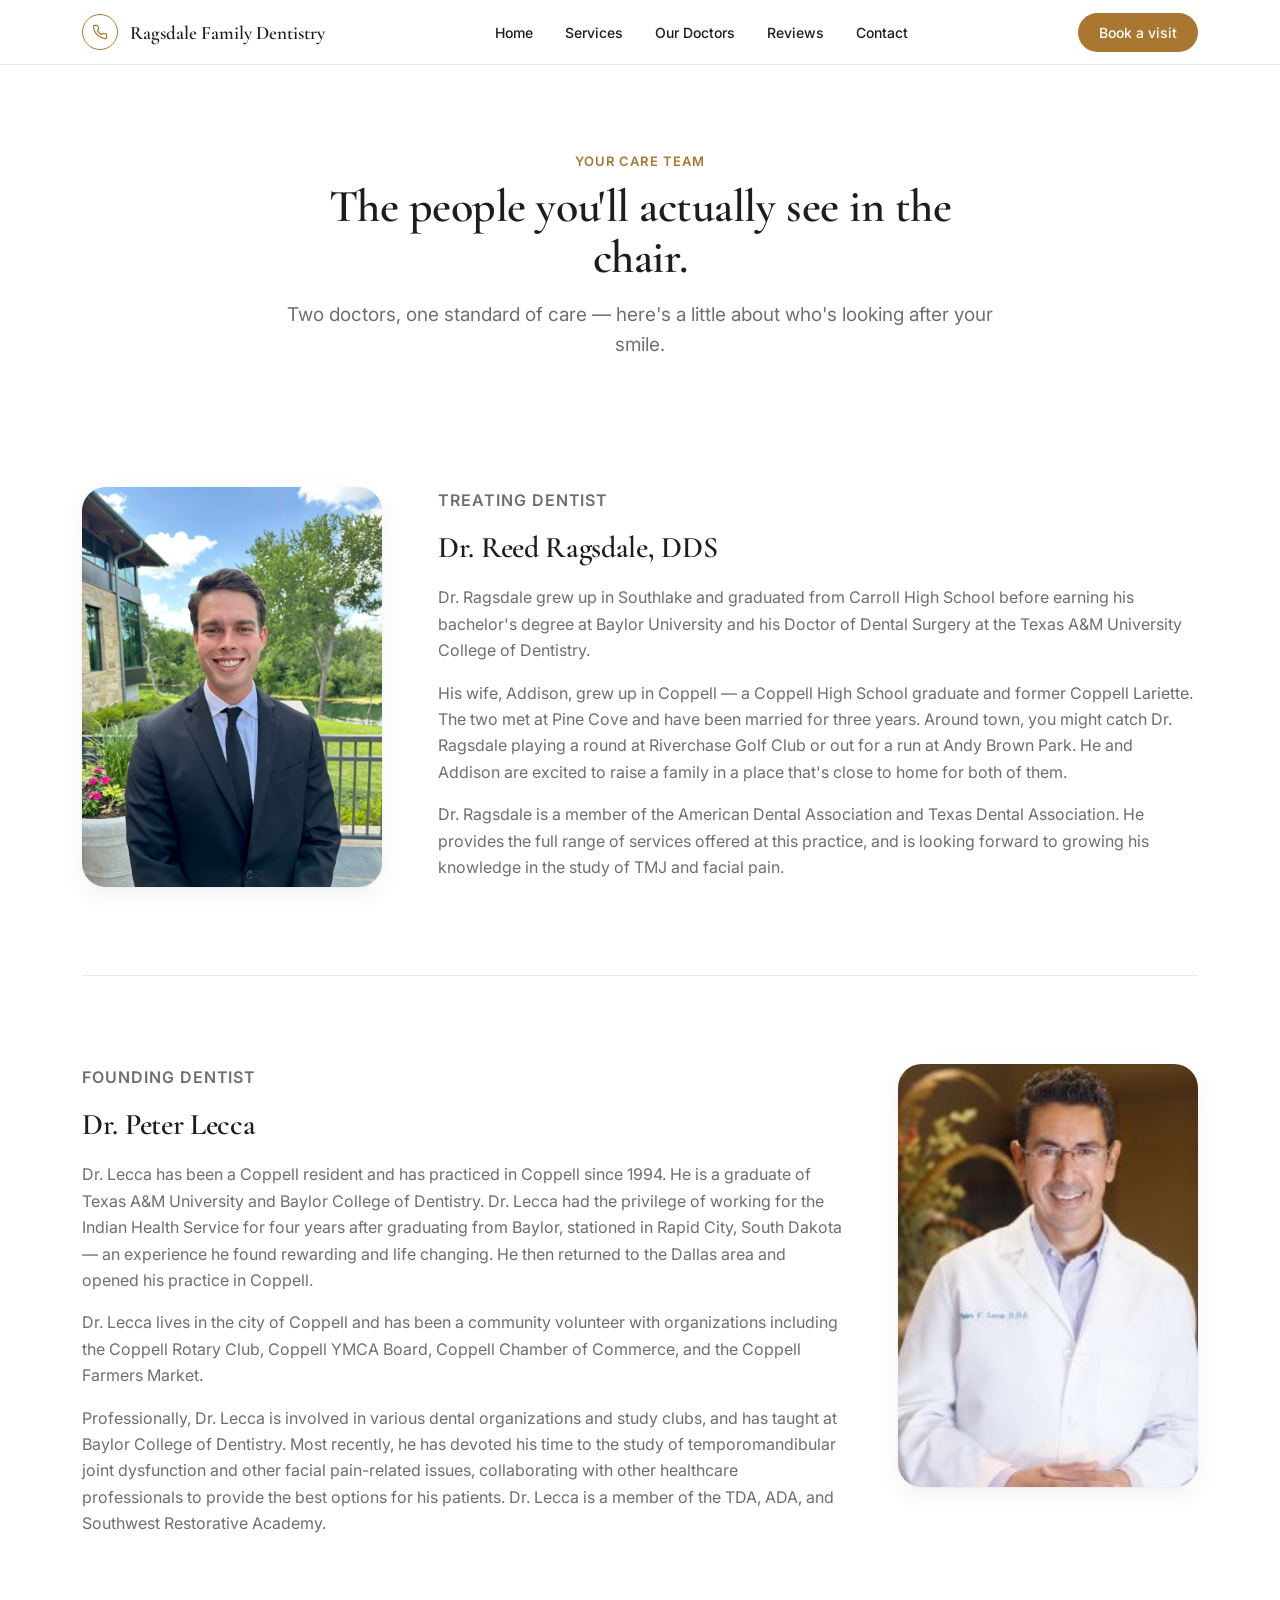
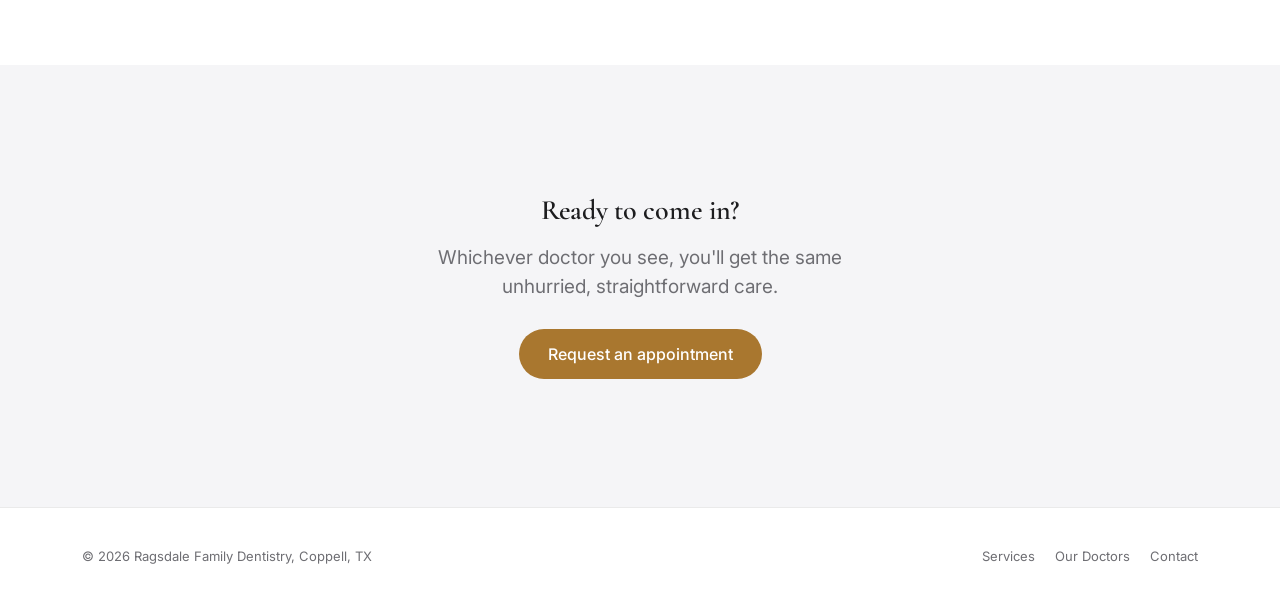
==== doctors.html @ fae1ed42 "Redesign site: SEO-optimized multi-page structure, Apple-inspired layout Split single-page tab UI in" ====
<!DOCTYPE html>
<html lang="en">
<head>
<meta charset="utf-8">
<meta name="viewport" content="width=device-width, initial-scale=1">
<title>Meet Dr. Reed Ragsdale &amp; Dr. Peter Lecca | Coppell, TX Dentists</title>
<meta name="description" content="Get to know the dentists at Ragsdale Family Dentistry in Coppell, TX — Dr. Reed Ragsdale, DDS and founding dentist Dr. Peter Lecca, serving Coppell families since 1994.">
<meta property="og:title" content="Meet Your Dentists — Ragsdale Family Dentistry, Coppell, TX">
<meta property="og:description" content="Dr. Reed Ragsdale, DDS and founding dentist Dr. Peter Lecca have cared for Coppell families for over 30 years.">
<meta property="og:type" content="website">
<link rel="stylesheet" href="styles.css">
</head>
<body>

<header class="site-header">
  <nav class="wrap site-nav">
    <div class="brand">
      <a href="index.html#contact" aria-label="Call us — (972) 304-0968" title="Call us — (972) 304-0968" class="phone-link">
        <svg width="16" height="16" viewBox="0 0 24 24" fill="none" stroke="var(--color-accent)" stroke-width="1.8" stroke-linecap="round" stroke-linejoin="round" aria-hidden="true">
          <path d="M22 16.92v3a2 2 0 0 1-2.18 2 19.79 19.79 0 0 1-8.63-3.07 19.5 19.5 0 0 1-6-6 19.79 19.79 0 0 1-3.07-8.67A2 2 0 0 1 4.11 2h3a2 2 0 0 1 2 1.72c.127.96.361 1.903.7 2.81a2 2 0 0 1-.45 2.11L8.09 9.91a16 16 0 0 0 6 6l1.27-1.27a2 2 0 0 1 2.11-.45c.907.339 1.85.573 2.81.7A2 2 0 0 1 22 16.92z"></path>
        </svg>
      </a>
      <a href="index.html" style="color:inherit;text-decoration:none;">Ragsdale Family Dentistry</a>
    </div>
    <button class="nav-toggle" onclick="toggleMobileNav()" aria-label="Toggle menu">☰</button>
    <div class="nav-links">
      <a href="index.html" onclick="closeMobileNav()">Home</a>
      <a href="services.html" onclick="closeMobileNav()">Services</a>
      <a href="doctors.html" onclick="closeMobileNav()">Our Doctors</a>
      <a href="index.html#reviews" onclick="closeMobileNav()">Reviews</a>
      <a href="index.html#contact" onclick="closeMobileNav()">Contact</a>
    </div>
    <a href="index.html#contact" class="btn btn-primary btn-sm">Book a visit</a>
  </nav>
</header>

<main>
  <section class="page-hero">
    <div class="wrap">
      <p class="eyebrow">Your care team</p>
      <h1>The people you'll actually see in the chair.</h1>
      <p class="lede">Two doctors, one standard of care — here's a little about who's looking after your smile.</p>
    </div>
  </section>

  <section class="section">
    <div class="wrap">
      <div class="doctor-row">
        <figure class="plate doctor-photo">
          <img src="uploads/839F9775-6077-4A65-BD5F-67BA4F27BFDA_1_102_a.jpeg" alt="Dr. Reed Ragsdale, DDS, family dentist in Coppell, TX">
        </figure>
        <div>
          <p class="doctor-role">Treating dentist</p>
          <h2>Dr. Reed Ragsdale, DDS</h2>
          <p>Dr. Ragsdale grew up in Southlake and graduated from Carroll High School before earning his bachelor's degree at Baylor University and his Doctor of Dental Surgery at the Texas A&amp;M University College of Dentistry.</p>
          <p>His wife, Addison, grew up in Coppell — a Coppell High School graduate and former Coppell Lariette. The two met at Pine Cove and have been married for three years. Around town, you might catch Dr. Ragsdale playing a round at Riverchase Golf Club or out for a run at Andy Brown Park. He and Addison are excited to raise a family in a place that's close to home for both of them.</p>
          <p>Dr. Ragsdale is a member of the American Dental Association and Texas Dental Association. He provides the full range of services offered at this practice, and is looking forward to growing his knowledge in the study of TMJ and facial pain.</p>
        </div>
      </div>

      <div class="doctor-row reverse">
        <figure class="plate doctor-photo">
          <img src="uploads/dr-peter-lecca-dds.jpg" alt="Dr. Peter Lecca, founding dentist in Coppell, TX">
        </figure>
        <div>
          <p class="doctor-role">Founding dentist</p>
          <h2>Dr. Peter Lecca</h2>
          <p>Dr. Lecca has been a Coppell resident and has practiced in Coppell since 1994. He is a graduate of Texas A&amp;M University and Baylor College of Dentistry. Dr. Lecca had the privilege of working for the Indian Health Service for four years after graduating from Baylor, stationed in Rapid City, South Dakota — an experience he found rewarding and life changing. He then returned to the Dallas area and opened his practice in Coppell.</p>
          <p>Dr. Lecca lives in the city of Coppell and has been a community volunteer with organizations including the Coppell Rotary Club, Coppell YMCA Board, Coppell Chamber of Commerce, and the Coppell Farmers Market.</p>
          <p>Professionally, Dr. Lecca is involved in various dental organizations and study clubs, and has taught at Baylor College of Dentistry. Most recently, he has devoted his time to the study of temporomandibular joint dysfunction and other facial pain-related issues, collaborating with other healthcare professionals to provide the best options for his patients. Dr. Lecca is a member of the TDA, ADA, and Southwest Restorative Academy.</p>
        </div>
      </div>
    </div>
  </section>

  <section class="section bg-tint" style="text-align:center;">
    <div class="wrap" style="max-width:560px;">
      <h2 style="font-size:28px;margin-bottom:16px;">Ready to come in?</h2>
      <p class="lede" style="margin-bottom:28px;">Whichever doctor you see, you'll get the same unhurried, straightforward care.</p>
      <a href="index.html#contact" class="btn btn-primary">Request an appointment</a>
    </div>
  </section>
</main>

<footer class="site-footer">
  <div class="wrap">
    <div>© 2026 Ragsdale Family Dentistry, Coppell, TX</div>
    <div class="footer-links">
      <a href="services.html">Services</a>
      <a href="doctors.html">Our Doctors</a>
      <a href="index.html#contact">Contact</a>
    </div>
  </div>
</footer>

<script src="script.js"></script>
</body>
</html>
---- styles.css ----
@import url('https://fonts.googleapis.com/css2?family=Cormorant+Garamond:wght@400;600;700&family=Inter:wght@400;500;600&display=swap');

:root {
  --color-bg: #ffffff;
  --color-tint: #f5f5f7;
  --color-tint-2: #eeece9;
  --color-text: #1d1d1f;
  --color-text-soft: #6e6e73;
  --color-accent: #a9772f;
  --color-accent-dark: #8f6427;
  --color-divider: rgba(29, 29, 31, 0.09);
  --font-heading: "Cormorant Garamond", Georgia, serif;
  --font-body: "Inter", -apple-system, BlinkMacSystemFont, "Segoe UI", sans-serif;
  --radius-sm: 8px;
  --radius-md: 14px;
  --radius-lg: 24px;
  --radius-pill: 980px;
  --shadow-card: 0 1px 2px rgba(0,0,0,0.04), 0 8px 24px rgba(0,0,0,0.06);
  --shadow-card-hover: 0 4px 10px rgba(0,0,0,0.05), 0 16px 36px rgba(0,0,0,0.09);
}

* { box-sizing: border-box; }

html { scroll-behavior: smooth; }

body {
  margin: 0;
  background: var(--color-bg);
  color: var(--color-text);
  font-family: var(--font-body);
  -webkit-font-smoothing: antialiased;
}

img { display: block; max-width: 100%; height: auto; }

h1, h2, h3, h4 { font-family: var(--font-heading); font-weight: 600; margin: 0; letter-spacing: -0.01em; }
p { margin: 0; }
a { color: inherit; }

.wrap { max-width: 1180px; margin: 0 auto; padding: 0 32px; }

.eyebrow {
  font-family: var(--font-body);
  font-size: 13px;
  letter-spacing: 0.08em;
  text-transform: uppercase;
  color: var(--color-accent);
  font-weight: 600;
  margin: 0 0 12px;
}

.lede {
  font-family: var(--font-body);
  font-size: 19px;
  line-height: 1.55;
  color: var(--color-text-soft);
  margin: 0;
}

.section { padding: 128px 0; }
.section-tight { padding: 88px 0; }
.bg-tint { background: var(--color-tint); }
.divider { border-top: 1px solid var(--color-divider); }

/* Buttons */
.btn {
  font-family: var(--font-body);
  font-size: 16px;
  font-weight: 500;
  padding: 14px 28px;
  border-radius: var(--radius-pill);
  border: 1px solid transparent;
  cursor: pointer;
  text-decoration: none;
  display: inline-flex;
  align-items: center;
  justify-content: center;
  transition: transform 0.15s ease, box-shadow 0.15s ease, background 0.15s ease;
}
.btn-primary { background: var(--color-accent); color: #fff; }
.btn-primary:hover { background: var(--color-accent-dark); }
.btn-secondary { background: transparent; color: var(--color-text); border-color: var(--color-divider); }
.btn-secondary:hover { border-color: var(--color-text-soft); }
.btn-sm { padding: 10px 20px; font-size: 14px; }
.link-arrow {
  color: var(--color-accent);
  font-family: var(--font-body);
  font-size: 15px;
  font-weight: 600;
  text-decoration: none;
  display: inline-flex;
  align-items: center;
  gap: 4px;
}
.link-arrow:hover { color: var(--color-accent-dark); }

/* Nav */
.site-header {
  position: sticky; top: 0; z-index: 50;
  background: rgba(255,255,255,0.8);
  backdrop-filter: blur(20px) saturate(180%);
  -webkit-backdrop-filter: blur(20px) saturate(180%);
  border-bottom: 1px solid var(--color-divider);
}
.site-nav { display: flex; align-items: center; justify-content: space-between; height: 64px; }
.brand { font-family: var(--font-heading); font-size: 19px; font-weight: 600; display: flex; align-items: center; gap: 12px; color: var(--color-text); text-decoration: none; }
.phone-link {
  display: flex; align-items: center; justify-content: center;
  width: 36px; height: 36px; min-width: 36px;
  border: 1px solid var(--color-accent); border-radius: 50%;
  text-decoration: none; cursor: pointer;
}
.nav-toggle { display: none; background: none; border: none; font-size: 24px; line-height: 1; cursor: pointer; color: var(--color-text); padding: 4px 6px; }
.nav-links { display: flex; gap: 32px; font-size: 14px; font-weight: 500; }
.nav-links a { color: var(--color-text); text-decoration: none; }
.nav-links a:hover { color: var(--color-accent); }

/* Hero */
.hero { text-align: center; padding: 96px 0 0; }
.hero-inner { max-width: 720px; margin: 0 auto; }
.hero h1 { font-size: 56px; line-height: 1.08; margin: 0 0 20px; }
.hero-actions { display: flex; gap: 14px; justify-content: center; flex-wrap: wrap; margin-top: 32px; }
.hero-media { margin: 64px auto 0; max-width: 900px; border-radius: var(--radius-lg); overflow: hidden; aspect-ratio: 16/10; box-shadow: var(--shadow-card); }
.hero-media img { width: 100%; height: 100%; object-fit: cover; object-position: 50% 8%; }

.page-hero { padding: 88px 0 0; }
.page-hero .wrap { max-width: 780px; text-align: center; }
.page-hero h1 { font-size: 46px; line-height: 1.1; margin: 0 0 18px; }

/* Feature grid */
.features-grid { display: grid; grid-template-columns: repeat(4, 1fr); gap: 28px; }
.feature-card { background: #fff; border-radius: var(--radius-md); padding: 32px 26px; box-shadow: var(--shadow-card); }
.feature-num { font-family: var(--font-body); font-size: 13px; color: var(--color-accent); font-weight: 600; margin: 0 0 16px; }
.feature-card h3 { font-size: 20px; margin: 0 0 8px; }
.feature-card p { font-size: 15px; color: var(--color-text-soft); line-height: 1.55; }

/* Cards */
.cards-grid-3 { display: grid; grid-template-columns: repeat(3, 1fr); gap: 24px; }
.cards-grid-2 { display: grid; grid-template-columns: repeat(2, 1fr); gap: 24px; }
.card { background: #fff; border-radius: var(--radius-md); padding: 30px; box-shadow: var(--shadow-card); transition: box-shadow 0.2s ease, transform 0.2s ease; }
.card:hover { box-shadow: var(--shadow-card-hover); transform: translateY(-2px); }
.card-title { font-family: var(--font-body); font-size: 15px; color: var(--color-accent); font-weight: 600; margin: 0 0 10px; }
.card p.card-body { font-size: 15px; color: var(--color-text-soft); line-height: 1.6; }

/* Team teaser */
.team-teaser { max-width: 640px; margin: 0 auto; text-align: center; }

/* Doctors */
.doctor-row { display: grid; grid-template-columns: 300px 1fr; gap: 56px; align-items: flex-start; margin-bottom: 88px; padding-bottom: 88px; border-bottom: 1px solid var(--color-divider); }
.doctor-row:last-child { border-bottom: none; margin-bottom: 0; padding-bottom: 0; }
.doctor-row.reverse { grid-template-columns: 1fr 300px; }
.doctor-row.reverse .doctor-photo { order: 2; }
.doctor-photo { width: 300px; margin: 0; border-radius: var(--radius-lg); overflow: hidden; background: var(--color-tint); box-shadow: var(--shadow-card); }
.doctor-photo img { width: 100%; height: auto; display: block; }
.doctor-role { font-family: var(--font-body); font-size: 13px; color: var(--color-accent); font-weight: 600; text-transform: uppercase; letter-spacing: 0.06em; margin: 0 0 10px; }
.doctor-row h2 { font-size: 30px; margin: 0 0 18px; }
.doctor-row p { font-size: 16px; color: var(--color-text-soft); line-height: 1.65; margin: 0 0 16px; }
.doctor-row p:last-child { margin-bottom: 0; }

/* Reviews */
.stars { color: var(--color-accent); font-size: 14px; letter-spacing: 3px; margin: 0 0 14px; }
.review-quote { font-size: 16px; color: var(--color-text); line-height: 1.6; margin: 0 0 16px; }
.review-name { font-size: 13px; color: var(--color-text-soft); font-weight: 600; margin: 0; }

/* Contact */
.contact-grid { display: grid; grid-template-columns: 1fr 1fr; gap: 72px; }
.info-row { display: flex; gap: 16px; margin-top: 24px; font-size: 16px; }
.info-row:first-of-type { margin-top: 28px; }
.info-icon { color: var(--color-accent); font-size: 18px; }
.info-label { font-size: 12px; text-transform: uppercase; letter-spacing: 0.07em; color: var(--color-text-soft); margin: 0 0 3px; font-weight: 600; }

.field { margin-bottom: 16px; }
.field label { font-size: 13px; color: var(--color-text-soft); margin-bottom: 6px; display: block; font-weight: 500; }
.field input, .field textarea {
  font-family: var(--font-body); font-size: 16px; padding: 14px 16px;
  border-radius: var(--radius-sm); border: 1px solid var(--color-divider);
  background: #fff; color: var(--color-text); width: 100%; box-sizing: border-box;
}
.field input:focus, .field textarea:focus { outline: 2px solid var(--color-accent); outline-offset: 1px; }
.field textarea { resize: vertical; min-height: 110px; }

.site-footer { border-top: 1px solid var(--color-divider); padding: 40px 0; }
.site-footer .wrap { display: flex; justify-content: space-between; align-items: center; font-size: 13px; color: var(--color-text-soft); flex-wrap: wrap; gap: 12px; }
.footer-links { display: flex; gap: 20px; }
.footer-links a { color: var(--color-text-soft); text-decoration: none; }
.footer-links a:hover { color: var(--color-accent); }

/* Tablet / iPad */
@media (max-width: 1024px) {
  .wrap { padding: 0 24px; }
  .section { padding: 96px 0; }
  .hero h1 { font-size: 44px; }
  .features-grid { grid-template-columns: repeat(2, 1fr); }
  .cards-grid-3 { grid-template-columns: repeat(2, 1fr); }
  .contact-grid { gap: 40px; }
  .nav-links { gap: 18px; font-size: 13px; }
  .doctor-row { grid-template-columns: 220px 1fr; gap: 36px; }
  .doctor-photo { width: 220px; }
}

/* Phones / small tablets */
@media (max-width: 860px) {
  .site-nav { flex-wrap: wrap; row-gap: 12px; }
  .nav-toggle { display: inline-block; }
  .nav-links { display: none; width: 100%; order: 3; flex-direction: column; gap: 0; }
  .nav-links.open { display: flex; }
  .nav-links a { padding: 14px 4px; border-top: 1px solid var(--color-divider); display: block; }
  .features-grid, .cards-grid-3, .cards-grid-2, .contact-grid { grid-template-columns: 1fr; gap: 20px; }
  .doctor-row, .doctor-row.reverse { grid-template-columns: 1fr; gap: 24px; margin-bottom: 56px; padding-bottom: 56px; text-align: center; }
  .doctor-row.reverse .doctor-photo { order: 0; }
  .doctor-photo { width: 100%; max-width: 240px; margin: 0 auto; }
  .section { padding: 64px 0; }
  .hero { padding: 56px 0 0; }
  .hero h1 { font-size: 32px; }
  .lede { font-size: 17px; }
  .page-hero h1 { font-size: 32px; }
  .hero-media { margin-top: 40px; aspect-ratio: 4/3; border-radius: var(--radius-md); }
  h2 { font-size: 26px !important; }
  .site-footer .wrap { flex-direction: column; align-items: flex-start; }
}

/* Small phones */
@media (max-width: 560px) {
  .wrap { padding: 0 20px; }
  .brand { font-size: 16px; gap: 8px; }
  .hero h1 { font-size: 28px; }
}
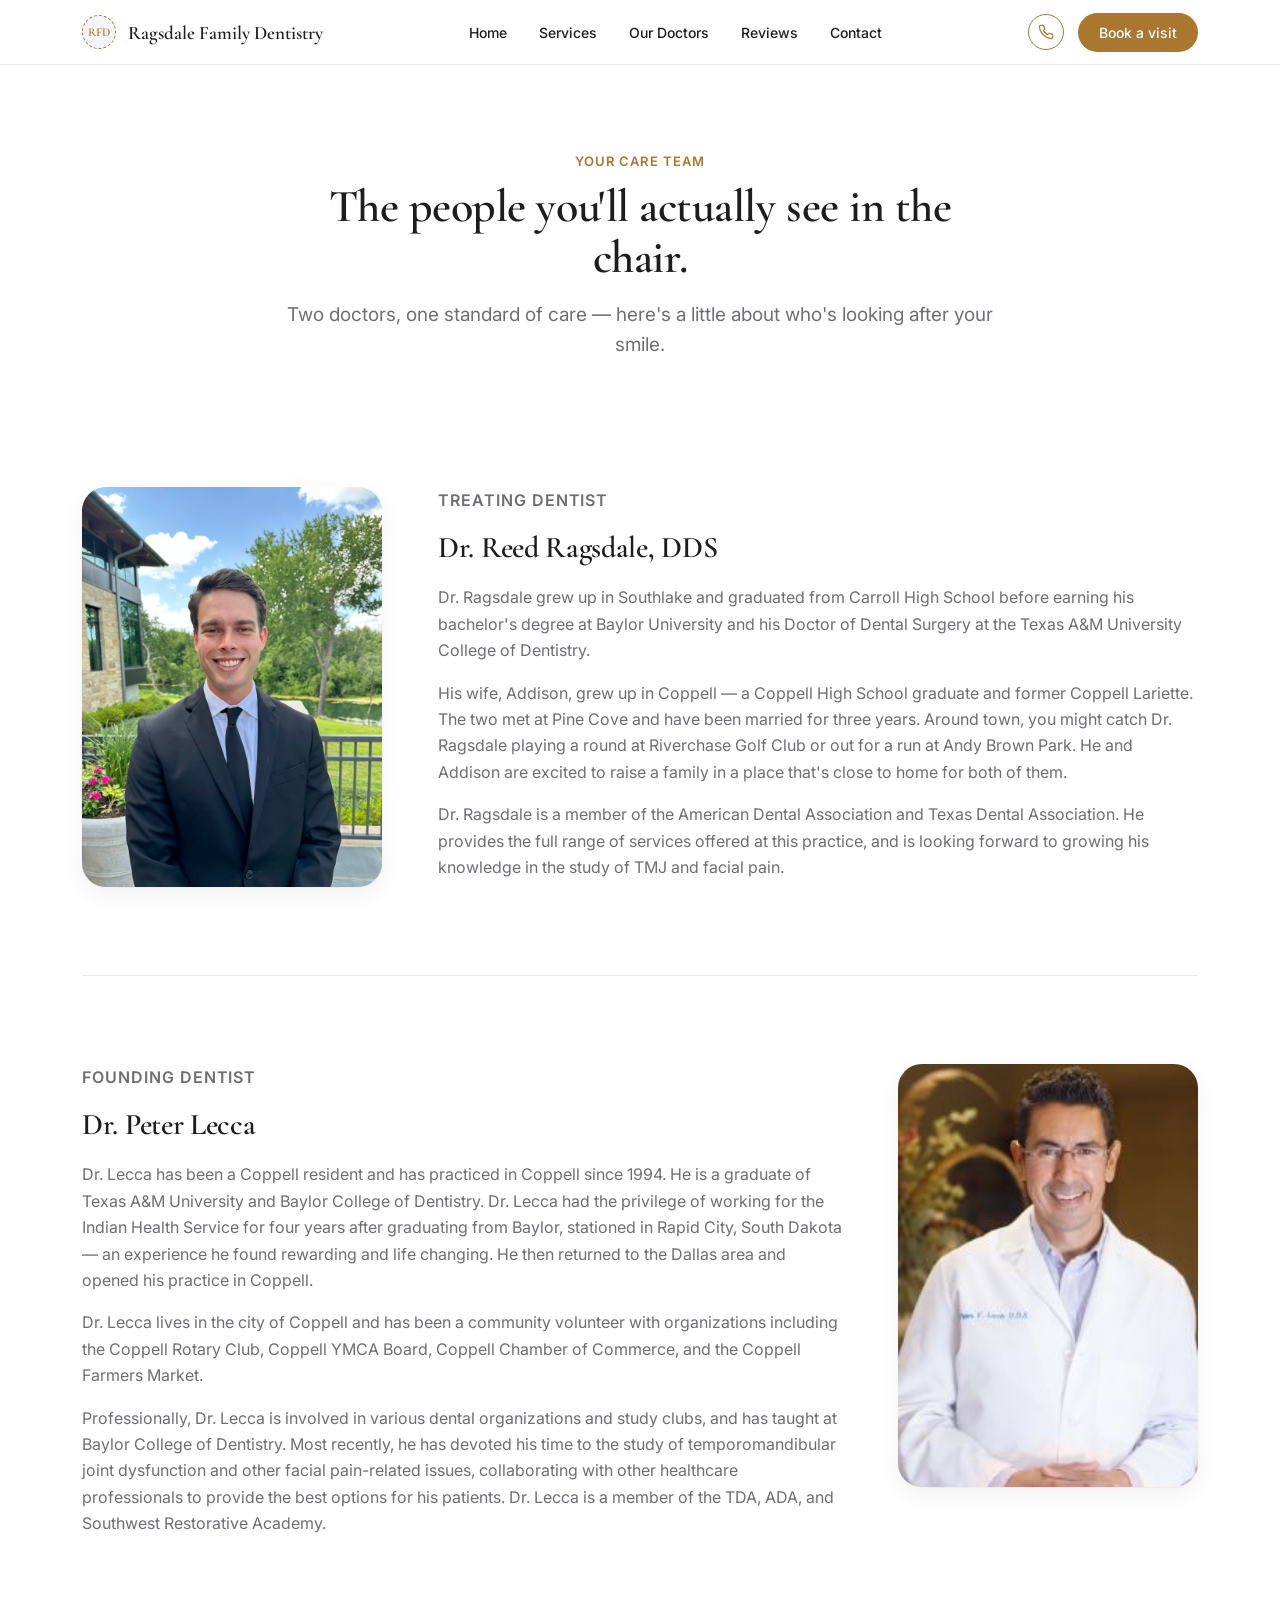
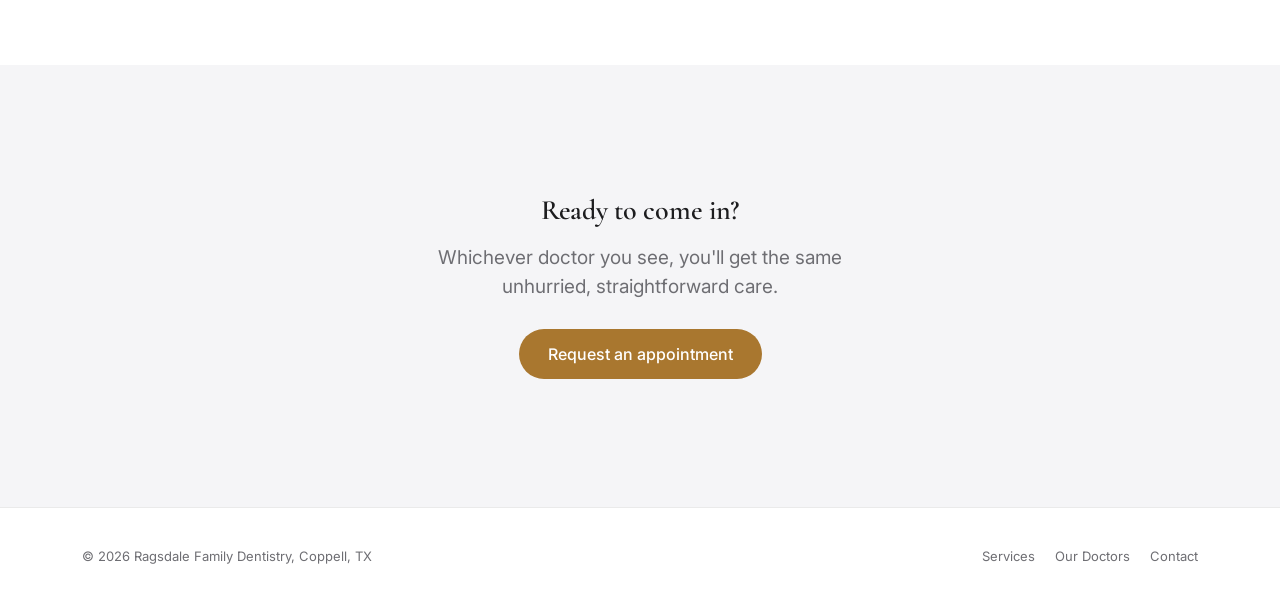
==== commit 4a048a38: "Fix mobile nav readability, separate phone icon, add logo placeholder - Mobile menu dropdown now has" ====
--- a/doctors.html
+++ b/doctors.html
@@ -15,12 +15,8 @@
 <header class="site-header">
   <nav class="wrap site-nav">
     <div class="brand">
-      <a href="index.html#contact" aria-label="Call us — (972) 304-0968" title="Call us — (972) 304-0968" class="phone-link">
-        <svg width="16" height="16" viewBox="0 0 24 24" fill="none" stroke="var(--color-accent)" stroke-width="1.8" stroke-linecap="round" stroke-linejoin="round" aria-hidden="true">
-          <path d="M22 16.92v3a2 2 0 0 1-2.18 2 19.79 19.79 0 0 1-8.63-3.07 19.5 19.5 0 0 1-6-6 19.79 19.79 0 0 1-3.07-8.67A2 2 0 0 1 4.11 2h3a2 2 0 0 1 2 1.72c.127.96.361 1.903.7 2.81a2 2 0 0 1-.45 2.11L8.09 9.91a16 16 0 0 0 6 6l1.27-1.27a2 2 0 0 1 2.11-.45c.907.339 1.85.573 2.81.7A2 2 0 0 1 22 16.92z"></path>
-        </svg>
-      </a>
-      <a href="index.html" style="color:inherit;text-decoration:none;">Ragsdale Family Dentistry</a>
+      <span class="logo-placeholder" title="Logo placeholder — swap in the real logo when it's ready">RFD</span>
+      <a href="index.html" class="brand-name">Ragsdale Family Dentistry</a>
     </div>
     <button class="nav-toggle" onclick="toggleMobileNav()" aria-label="Toggle menu">☰</button>
     <div class="nav-links">
@@ -30,7 +26,14 @@
       <a href="index.html#reviews" onclick="closeMobileNav()">Reviews</a>
       <a href="index.html#contact" onclick="closeMobileNav()">Contact</a>
     </div>
-    <a href="index.html#contact" class="btn btn-primary btn-sm">Book a visit</a>
+    <div class="nav-actions">
+      <a href="index.html#contact" aria-label="Call us — (972) 304-0968" title="Call us — (972) 304-0968" class="phone-link">
+        <svg width="16" height="16" viewBox="0 0 24 24" fill="none" stroke="var(--color-accent)" stroke-width="1.8" stroke-linecap="round" stroke-linejoin="round" aria-hidden="true">
+          <path d="M22 16.92v3a2 2 0 0 1-2.18 2 19.79 19.79 0 0 1-8.63-3.07 19.5 19.5 0 0 1-6-6 19.79 19.79 0 0 1-3.07-8.67A2 2 0 0 1 4.11 2h3a2 2 0 0 1 2 1.72c.127.96.361 1.903.7 2.81a2 2 0 0 1-.45 2.11L8.09 9.91a16 16 0 0 0 6 6l1.27-1.27a2 2 0 0 1 2.11-.45c.907.339 1.85.573 2.81.7A2 2 0 0 1 22 16.92z"></path>
+        </svg>
+      </a>
+      <a href="index.html#contact" class="btn btn-primary btn-sm">Book a visit</a>
+    </div>
   </nav>
 </header>
 
--- a/styles.css
+++ b/styles.css
@@ -104,6 +104,16 @@
 }
 .site-nav { display: flex; align-items: center; justify-content: space-between; height: 64px; }
 .brand { font-family: var(--font-heading); font-size: 19px; font-weight: 600; display: flex; align-items: center; gap: 12px; color: var(--color-text); text-decoration: none; }
+.brand-name { color: inherit; text-decoration: none; }
+.logo-placeholder {
+  display: flex; align-items: center; justify-content: center;
+  width: 34px; height: 34px; min-width: 34px;
+  border: 1.5px dashed var(--color-accent); border-radius: 50%;
+  background: var(--color-tint);
+  font-family: var(--font-heading); font-weight: 600; font-size: 12px;
+  color: var(--color-accent); letter-spacing: 0.02em;
+}
+.nav-actions { display: flex; align-items: center; gap: 14px; }
 .phone-link {
   display: flex; align-items: center; justify-content: center;
   width: 36px; height: 36px; min-width: 36px;
@@ -120,7 +130,7 @@
 .hero-inner { max-width: 720px; margin: 0 auto; }
 .hero h1 { font-size: 56px; line-height: 1.08; margin: 0 0 20px; }
 .hero-actions { display: flex; gap: 14px; justify-content: center; flex-wrap: wrap; margin-top: 32px; }
-.hero-media { margin: 64px auto 0; max-width: 900px; border-radius: var(--radius-lg); overflow: hidden; aspect-ratio: 16/10; box-shadow: var(--shadow-card); }
+.hero-media { margin: 64px auto 0; max-width: 675px; border-radius: var(--radius-lg); overflow: hidden; aspect-ratio: 16/10; box-shadow: var(--shadow-card); }
 .hero-media img { width: 100%; height: 100%; object-fit: cover; object-position: 50% 8%; }
 
 .page-hero { padding: 88px 0 0; }
@@ -203,8 +213,9 @@
   .site-nav { flex-wrap: wrap; row-gap: 12px; }
   .nav-toggle { display: inline-block; }
   .nav-links { display: none; width: 100%; order: 3; flex-direction: column; gap: 0; }
-  .nav-links.open { display: flex; }
+  .nav-links.open { display: flex; background: #fff; border-radius: var(--radius-md); box-shadow: var(--shadow-card); margin-top: 8px; padding: 4px 16px; }
   .nav-links a { padding: 14px 4px; border-top: 1px solid var(--color-divider); display: block; }
+  .nav-links a:first-child { border-top: none; }
   .features-grid, .cards-grid-3, .cards-grid-2, .contact-grid { grid-template-columns: 1fr; gap: 20px; }
   .doctor-row, .doctor-row.reverse { grid-template-columns: 1fr; gap: 24px; margin-bottom: 56px; padding-bottom: 56px; text-align: center; }
   .doctor-row.reverse .doctor-photo { order: 0; }
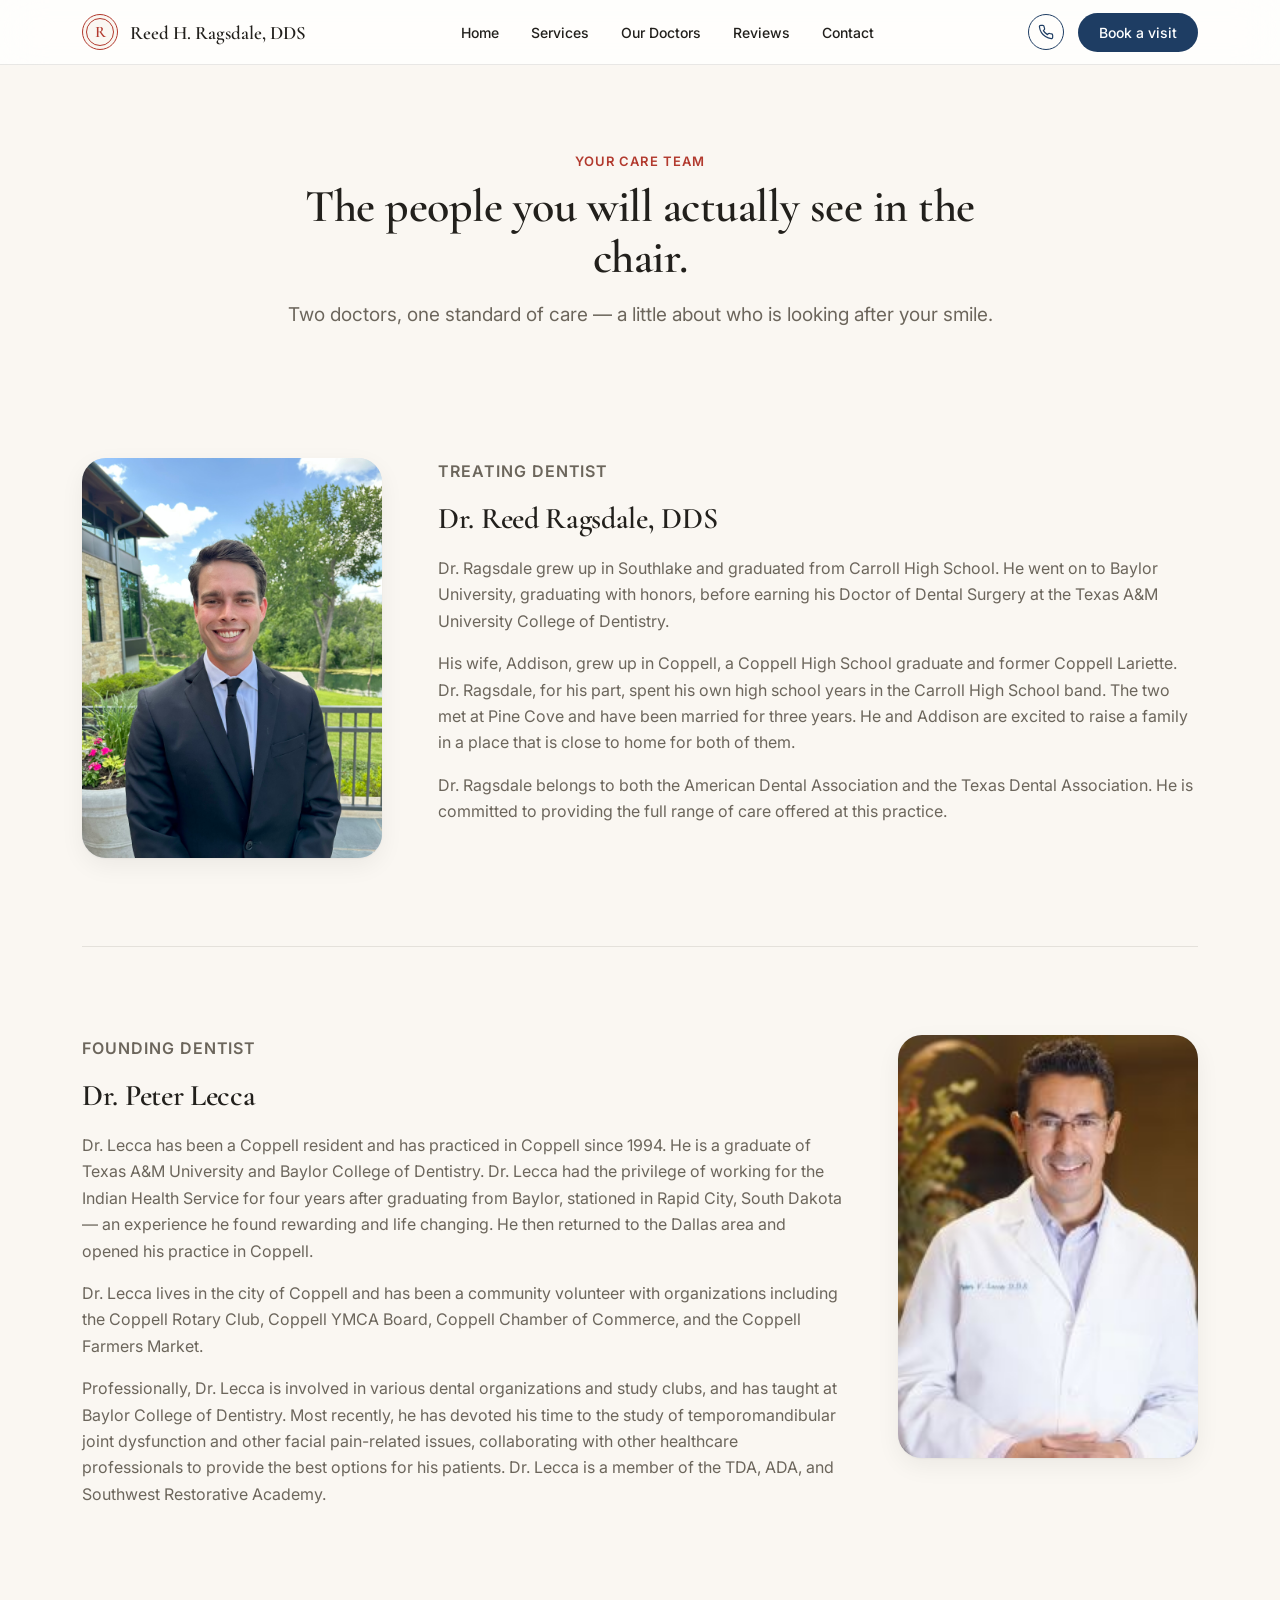
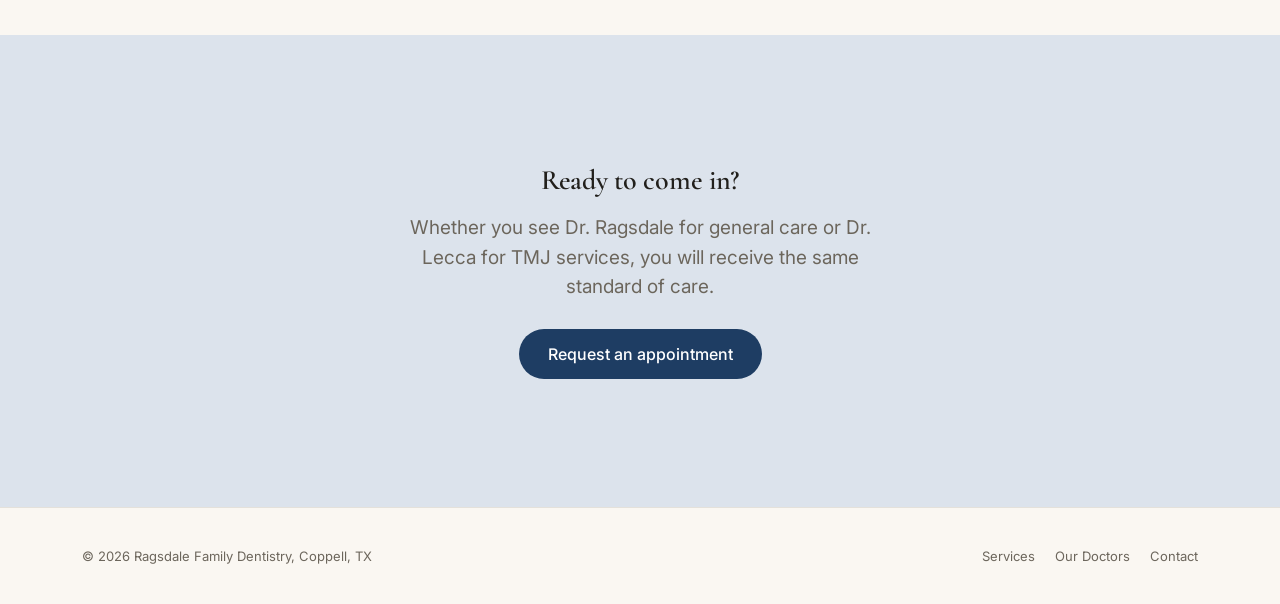
==== commit 8cba7c8b: "Rebrand nav to Dr. Ragsdale, navy/red palette, full copy pass - Nav now leads with "Reed H. Ragsdale" ====
--- a/doctors.html
+++ b/doctors.html
@@ -15,8 +15,8 @@
 <header class="site-header">
   <nav class="wrap site-nav">
     <div class="brand">
-      <span class="logo-placeholder" title="Logo placeholder — swap in the real logo when it's ready">RFD</span>
-      <a href="index.html" class="brand-name">Ragsdale Family Dentistry</a>
+      <span class="logo-placeholder" title="Logo placeholder — swap in the real logo when ready">R</span>
+      <a href="index.html" class="brand-name">Reed H. Ragsdale, DDS</a>
     </div>
     <button class="nav-toggle" onclick="toggleMobileNav()" aria-label="Toggle menu">☰</button>
     <div class="nav-links">
@@ -41,8 +41,8 @@
   <section class="page-hero">
     <div class="wrap">
       <p class="eyebrow">Your care team</p>
-      <h1>The people you'll actually see in the chair.</h1>
-      <p class="lede">Two doctors, one standard of care — here's a little about who's looking after your smile.</p>
+      <h1>The people you will actually see in the chair.</h1>
+      <p class="lede">Two doctors, one standard of care — a little about who is looking after your smile.</p>
     </div>
   </section>
 
@@ -55,9 +55,9 @@
         <div>
           <p class="doctor-role">Treating dentist</p>
           <h2>Dr. Reed Ragsdale, DDS</h2>
-          <p>Dr. Ragsdale grew up in Southlake and graduated from Carroll High School before earning his bachelor's degree at Baylor University and his Doctor of Dental Surgery at the Texas A&amp;M University College of Dentistry.</p>
-          <p>His wife, Addison, grew up in Coppell — a Coppell High School graduate and former Coppell Lariette. The two met at Pine Cove and have been married for three years. Around town, you might catch Dr. Ragsdale playing a round at Riverchase Golf Club or out for a run at Andy Brown Park. He and Addison are excited to raise a family in a place that's close to home for both of them.</p>
-          <p>Dr. Ragsdale is a member of the American Dental Association and Texas Dental Association. He provides the full range of services offered at this practice, and is looking forward to growing his knowledge in the study of TMJ and facial pain.</p>
+          <p>Dr. Ragsdale grew up in Southlake and graduated from Carroll High School. He went on to Baylor University, graduating with honors, before earning his Doctor of Dental Surgery at the Texas A&amp;M University College of Dentistry.</p>
+          <p>His wife, Addison, grew up in Coppell, a Coppell High School graduate and former Coppell Lariette. Dr. Ragsdale, for his part, spent his own high school years in the Carroll High School band. The two met at Pine Cove and have been married for three years. He and Addison are excited to raise a family in a place that is close to home for both of them.</p>
+          <p>Dr. Ragsdale belongs to both the American Dental Association and the Texas Dental Association. He is committed to providing the full range of care offered at this practice.</p>
         </div>
       </div>
 
@@ -79,7 +79,7 @@
   <section class="section bg-tint" style="text-align:center;">
     <div class="wrap" style="max-width:560px;">
       <h2 style="font-size:28px;margin-bottom:16px;">Ready to come in?</h2>
-      <p class="lede" style="margin-bottom:28px;">Whichever doctor you see, you'll get the same unhurried, straightforward care.</p>
+      <p class="lede" style="margin-bottom:28px;">Whether you see Dr. Ragsdale for general care or Dr. Lecca for TMJ services, you will receive the same standard of care.</p>
       <a href="index.html#contact" class="btn btn-primary">Request an appointment</a>
     </div>
   </section>
--- a/styles.css
+++ b/styles.css
@@ -1,14 +1,16 @@
 @import url('https://fonts.googleapis.com/css2?family=Cormorant+Garamond:wght@400;600;700&family=Inter:wght@400;500;600&display=swap');
 
 :root {
-  --color-bg: #ffffff;
-  --color-tint: #f5f5f7;
+  --color-bg: #faf7f2;
+  --color-tint: #dce3ec;
   --color-tint-2: #eeece9;
-  --color-text: #1d1d1f;
-  --color-text-soft: #6e6e73;
-  --color-accent: #a9772f;
-  --color-accent-dark: #8f6427;
-  --color-divider: rgba(29, 29, 31, 0.09);
+  --color-text: #22201c;
+  --color-text-soft: #6c665c;
+  --color-accent: #1e3d63;
+  --color-accent-dark: #142a46;
+  --color-mark: #b23a2e;
+  --color-mark-dark: #8f2e24;
+  --color-divider: rgba(34, 32, 28, 0.1);
   --font-heading: "Cormorant Garamond", Georgia, serif;
   --font-body: "Inter", -apple-system, BlinkMacSystemFont, "Segoe UI", sans-serif;
   --radius-sm: 8px;
@@ -44,7 +46,7 @@
   font-size: 13px;
   letter-spacing: 0.08em;
   text-transform: uppercase;
-  color: var(--color-accent);
+  color: var(--color-mark);
   font-weight: 600;
   margin: 0 0 12px;
 }
@@ -107,11 +109,19 @@
 .brand-name { color: inherit; text-decoration: none; }
 .logo-placeholder {
   display: flex; align-items: center; justify-content: center;
-  width: 34px; height: 34px; min-width: 34px;
-  border: 1.5px dashed var(--color-accent); border-radius: 50%;
-  background: var(--color-tint);
-  font-family: var(--font-heading); font-weight: 600; font-size: 12px;
-  color: var(--color-accent); letter-spacing: 0.02em;
+  width: 36px; height: 36px; min-width: 36px;
+  border-radius: 50%;
+  border: 1px solid var(--color-mark);
+  position: relative;
+  background: var(--color-bg);
+  font-family: var(--font-heading); font-weight: 600; font-size: 16px;
+  color: var(--color-mark);
+}
+.logo-placeholder::before {
+  content: "";
+  position: absolute; inset: 3px;
+  border: 1px solid var(--color-mark);
+  border-radius: 50%;
 }
 .nav-actions { display: flex; align-items: center; gap: 14px; }
 .phone-link {
@@ -128,6 +138,7 @@
 /* Hero */
 .hero { text-align: center; padding: 96px 0 0; }
 .hero-inner { max-width: 720px; margin: 0 auto; }
+.hero-brand { font-family: var(--font-heading); font-weight: 600; font-size: 26px; color: var(--color-text); margin: 0 0 10px; }
 .hero h1 { font-size: 56px; line-height: 1.08; margin: 0 0 20px; }
 .hero-actions { display: flex; gap: 14px; justify-content: center; flex-wrap: wrap; margin-top: 32px; }
 .hero-media { margin: 64px auto 0; max-width: 675px; border-radius: var(--radius-lg); overflow: hidden; aspect-ratio: 16/10; box-shadow: var(--shadow-card); }
@@ -140,7 +151,7 @@
 /* Feature grid */
 .features-grid { display: grid; grid-template-columns: repeat(4, 1fr); gap: 28px; }
 .feature-card { background: #fff; border-radius: var(--radius-md); padding: 32px 26px; box-shadow: var(--shadow-card); }
-.feature-num { font-family: var(--font-body); font-size: 13px; color: var(--color-accent); font-weight: 600; margin: 0 0 16px; }
+.feature-num { font-family: var(--font-body); font-size: 13px; color: var(--color-mark); font-weight: 600; margin: 0 0 16px; }
 .feature-card h3 { font-size: 20px; margin: 0 0 8px; }
 .feature-card p { font-size: 15px; color: var(--color-text-soft); line-height: 1.55; }
 
@@ -149,7 +160,7 @@
 .cards-grid-2 { display: grid; grid-template-columns: repeat(2, 1fr); gap: 24px; }
 .card { background: #fff; border-radius: var(--radius-md); padding: 30px; box-shadow: var(--shadow-card); transition: box-shadow 0.2s ease, transform 0.2s ease; }
 .card:hover { box-shadow: var(--shadow-card-hover); transform: translateY(-2px); }
-.card-title { font-family: var(--font-body); font-size: 15px; color: var(--color-accent); font-weight: 600; margin: 0 0 10px; }
+.card-title { font-family: var(--font-body); font-size: 15px; color: var(--color-mark); font-weight: 600; margin: 0 0 10px; }
 .card p.card-body { font-size: 15px; color: var(--color-text-soft); line-height: 1.6; }
 
 /* Team teaser */
@@ -162,13 +173,13 @@
 .doctor-row.reverse .doctor-photo { order: 2; }
 .doctor-photo { width: 300px; margin: 0; border-radius: var(--radius-lg); overflow: hidden; background: var(--color-tint); box-shadow: var(--shadow-card); }
 .doctor-photo img { width: 100%; height: auto; display: block; }
-.doctor-role { font-family: var(--font-body); font-size: 13px; color: var(--color-accent); font-weight: 600; text-transform: uppercase; letter-spacing: 0.06em; margin: 0 0 10px; }
+.doctor-role { font-family: var(--font-body); font-size: 13px; color: var(--color-mark); font-weight: 600; text-transform: uppercase; letter-spacing: 0.06em; margin: 0 0 10px; }
 .doctor-row h2 { font-size: 30px; margin: 0 0 18px; }
 .doctor-row p { font-size: 16px; color: var(--color-text-soft); line-height: 1.65; margin: 0 0 16px; }
 .doctor-row p:last-child { margin-bottom: 0; }
 
 /* Reviews */
-.stars { color: var(--color-accent); font-size: 14px; letter-spacing: 3px; margin: 0 0 14px; }
+.stars { color: var(--color-mark); font-size: 14px; letter-spacing: 3px; margin: 0 0 14px; }
 .review-quote { font-size: 16px; color: var(--color-text); line-height: 1.6; margin: 0 0 16px; }
 .review-name { font-size: 13px; color: var(--color-text-soft); font-weight: 600; margin: 0; }
 
@@ -176,7 +187,7 @@
 .contact-grid { display: grid; grid-template-columns: 1fr 1fr; gap: 72px; }
 .info-row { display: flex; gap: 16px; margin-top: 24px; font-size: 16px; }
 .info-row:first-of-type { margin-top: 28px; }
-.info-icon { color: var(--color-accent); font-size: 18px; }
+.info-icon { color: var(--color-mark); font-size: 18px; }
 .info-label { font-size: 12px; text-transform: uppercase; letter-spacing: 0.07em; color: var(--color-text-soft); margin: 0 0 3px; font-weight: 600; }
 
 .field { margin-bottom: 16px; }
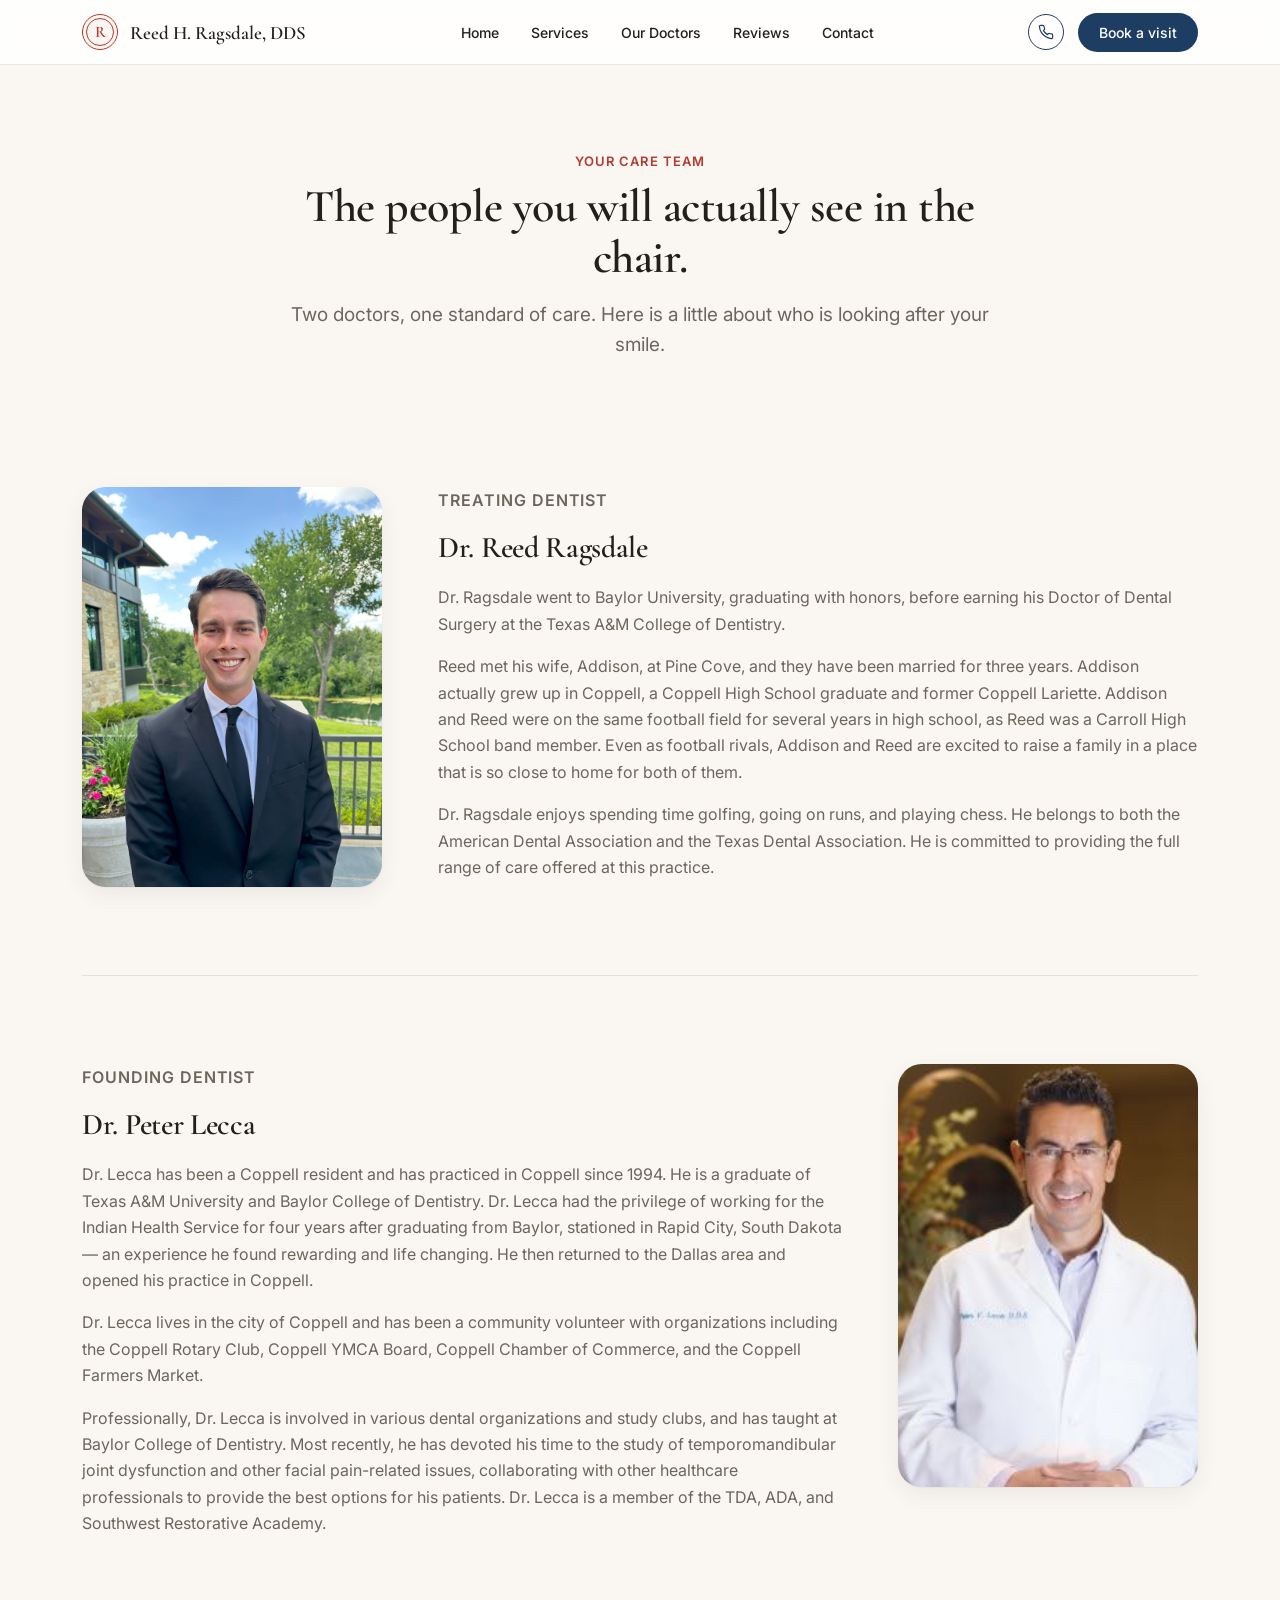
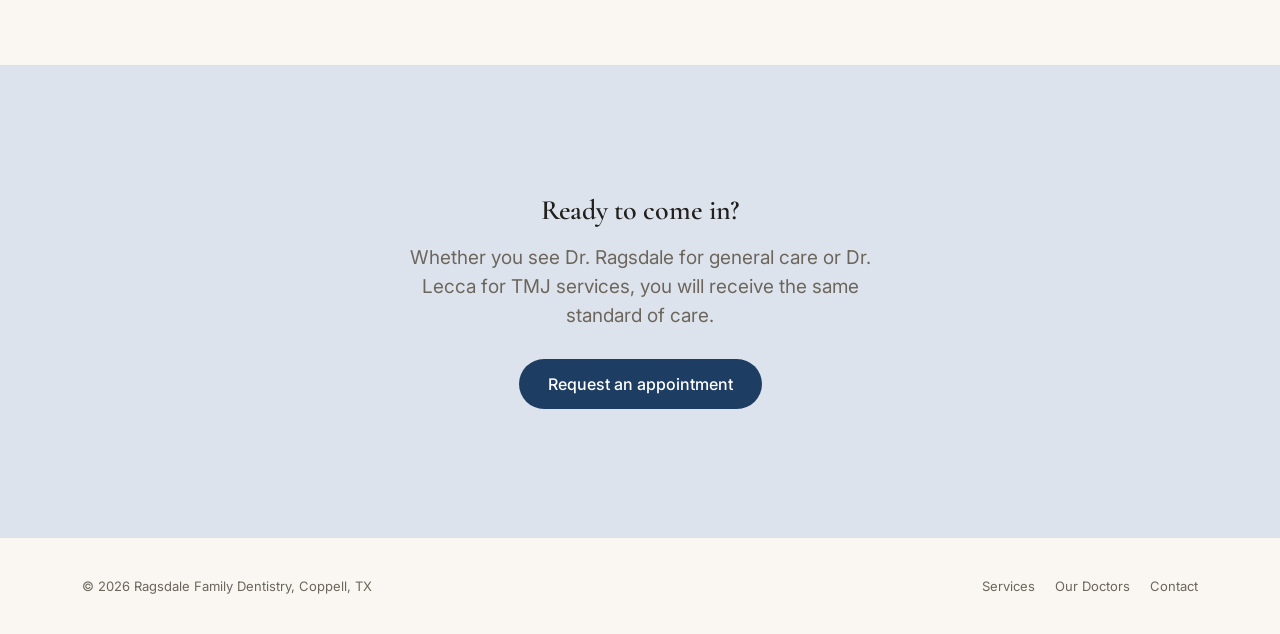
==== commit 27e6e729: "Add email, fix mobile nav wrap, rebalance hero type, dash cleanup - Added doctor@ragsdalefamilydenti" ====
--- a/doctors.html
+++ b/doctors.html
@@ -4,8 +4,8 @@
 <meta charset="utf-8">
 <meta name="viewport" content="width=device-width, initial-scale=1">
 <title>Meet Dr. Reed Ragsdale &amp; Dr. Peter Lecca | Coppell, TX Dentists</title>
-<meta name="description" content="Get to know the dentists at Ragsdale Family Dentistry in Coppell, TX — Dr. Reed Ragsdale, DDS and founding dentist Dr. Peter Lecca, serving Coppell families since 1994.">
-<meta property="og:title" content="Meet Your Dentists — Ragsdale Family Dentistry, Coppell, TX">
+<meta name="description" content="Get to know the dentists at Ragsdale Family Dentistry in Coppell, TX: Dr. Reed Ragsdale, DDS, and founding dentist Dr. Peter Lecca, serving Coppell families since 1994.">
+<meta property="og:title" content="Meet Your Dentists, Ragsdale Family Dentistry, Coppell, TX">
 <meta property="og:description" content="Dr. Reed Ragsdale, DDS and founding dentist Dr. Peter Lecca have cared for Coppell families for over 30 years.">
 <meta property="og:type" content="website">
 <link rel="stylesheet" href="styles.css">
@@ -15,7 +15,7 @@
 <header class="site-header">
   <nav class="wrap site-nav">
     <div class="brand">
-      <span class="logo-placeholder" title="Logo placeholder — swap in the real logo when ready">R</span>
+      <span class="logo-placeholder" title="Logo placeholder, swap in the real logo when ready">R</span>
       <a href="index.html" class="brand-name">Reed H. Ragsdale, DDS</a>
     </div>
     <button class="nav-toggle" onclick="toggleMobileNav()" aria-label="Toggle menu">☰</button>
@@ -27,7 +27,7 @@
       <a href="index.html#contact" onclick="closeMobileNav()">Contact</a>
     </div>
     <div class="nav-actions">
-      <a href="index.html#contact" aria-label="Call us — (972) 304-0968" title="Call us — (972) 304-0968" class="phone-link">
+      <a href="index.html#contact" aria-label="Call us at (972) 304-0968" title="Call us at (972) 304-0968" class="phone-link">
         <svg width="16" height="16" viewBox="0 0 24 24" fill="none" stroke="var(--color-accent)" stroke-width="1.8" stroke-linecap="round" stroke-linejoin="round" aria-hidden="true">
           <path d="M22 16.92v3a2 2 0 0 1-2.18 2 19.79 19.79 0 0 1-8.63-3.07 19.5 19.5 0 0 1-6-6 19.79 19.79 0 0 1-3.07-8.67A2 2 0 0 1 4.11 2h3a2 2 0 0 1 2 1.72c.127.96.361 1.903.7 2.81a2 2 0 0 1-.45 2.11L8.09 9.91a16 16 0 0 0 6 6l1.27-1.27a2 2 0 0 1 2.11-.45c.907.339 1.85.573 2.81.7A2 2 0 0 1 22 16.92z"></path>
         </svg>
@@ -42,7 +42,7 @@
     <div class="wrap">
       <p class="eyebrow">Your care team</p>
       <h1>The people you will actually see in the chair.</h1>
-      <p class="lede">Two doctors, one standard of care — a little about who is looking after your smile.</p>
+      <p class="lede">Two doctors, one standard of care. Here is a little about who is looking after your smile.</p>
     </div>
   </section>
 
@@ -54,10 +54,10 @@
         </figure>
         <div>
           <p class="doctor-role">Treating dentist</p>
-          <h2>Dr. Reed Ragsdale, DDS</h2>
-          <p>Dr. Ragsdale grew up in Southlake and graduated from Carroll High School. He went on to Baylor University, graduating with honors, before earning his Doctor of Dental Surgery at the Texas A&amp;M University College of Dentistry.</p>
-          <p>His wife, Addison, grew up in Coppell, a Coppell High School graduate and former Coppell Lariette. Dr. Ragsdale, for his part, spent his own high school years in the Carroll High School band. The two met at Pine Cove and have been married for three years. He and Addison are excited to raise a family in a place that is close to home for both of them.</p>
-          <p>Dr. Ragsdale belongs to both the American Dental Association and the Texas Dental Association. He is committed to providing the full range of care offered at this practice.</p>
+          <h2>Dr. Reed Ragsdale</h2>
+          <p>Dr. Ragsdale went to Baylor University, graduating with honors, before earning his Doctor of Dental Surgery at the Texas A&amp;M College of Dentistry.</p>
+          <p>Reed met his wife, Addison, at Pine Cove, and they have been married for three years. Addison actually grew up in Coppell, a Coppell High School graduate and former Coppell Lariette. Addison and Reed were on the same football field for several years in high school, as Reed was a Carroll High School band member. Even as football rivals, Addison and Reed are excited to raise a family in a place that is so close to home for both of them.</p>
+          <p>Dr. Ragsdale enjoys spending time golfing, going on runs, and playing chess. He belongs to both the American Dental Association and the Texas Dental Association. He is committed to providing the full range of care offered at this practice.</p>
         </div>
       </div>
 
--- a/styles.css
+++ b/styles.css
@@ -104,7 +104,7 @@
   -webkit-backdrop-filter: blur(20px) saturate(180%);
   border-bottom: 1px solid var(--color-divider);
 }
-.site-nav { display: flex; align-items: center; justify-content: space-between; height: 64px; }
+.site-nav { display: flex; align-items: center; justify-content: space-between; min-height: 64px; }
 .brand { font-family: var(--font-heading); font-size: 19px; font-weight: 600; display: flex; align-items: center; gap: 12px; color: var(--color-text); text-decoration: none; }
 .brand-name { color: inherit; text-decoration: none; }
 .logo-placeholder {
@@ -138,8 +138,8 @@
 /* Hero */
 .hero { text-align: center; padding: 96px 0 0; }
 .hero-inner { max-width: 720px; margin: 0 auto; }
-.hero-brand { font-family: var(--font-heading); font-weight: 600; font-size: 26px; color: var(--color-text); margin: 0 0 10px; }
-.hero h1 { font-size: 56px; line-height: 1.08; margin: 0 0 20px; }
+.hero-brand { font-family: var(--font-heading); font-weight: 600; font-size: 36px; color: var(--color-text); margin: 0 0 10px; }
+.hero h1 { font-size: 44px; line-height: 1.15; margin: 0 0 20px; }
 .hero-actions { display: flex; gap: 14px; justify-content: center; flex-wrap: wrap; margin-top: 32px; }
 .hero-media { margin: 64px auto 0; max-width: 675px; border-radius: var(--radius-lg); overflow: hidden; aspect-ratio: 16/10; box-shadow: var(--shadow-card); }
 .hero-media img { width: 100%; height: 100%; object-fit: cover; object-position: 50% 8%; }
@@ -210,7 +210,8 @@
 @media (max-width: 1024px) {
   .wrap { padding: 0 24px; }
   .section { padding: 96px 0; }
-  .hero h1 { font-size: 44px; }
+  .hero-brand { font-size: 30px; }
+  .hero h1 { font-size: 34px; }
   .features-grid { grid-template-columns: repeat(2, 1fr); }
   .cards-grid-3 { grid-template-columns: repeat(2, 1fr); }
   .contact-grid { gap: 40px; }
@@ -221,7 +222,7 @@
 
 /* Phones / small tablets */
 @media (max-width: 860px) {
-  .site-nav { flex-wrap: wrap; row-gap: 12px; }
+  .site-nav { flex-wrap: wrap; row-gap: 14px; padding: 16px 0 20px; }
   .nav-toggle { display: inline-block; }
   .nav-links { display: none; width: 100%; order: 3; flex-direction: column; gap: 0; }
   .nav-links.open { display: flex; background: #fff; border-radius: var(--radius-md); box-shadow: var(--shadow-card); margin-top: 8px; padding: 4px 16px; }
@@ -233,7 +234,8 @@
   .doctor-photo { width: 100%; max-width: 240px; margin: 0 auto; }
   .section { padding: 64px 0; }
   .hero { padding: 56px 0 0; }
-  .hero h1 { font-size: 32px; }
+  .hero-brand { font-size: 26px; margin-bottom: 8px; }
+  .hero h1 { font-size: 24px; }
   .lede { font-size: 17px; }
   .page-hero h1 { font-size: 32px; }
   .hero-media { margin-top: 40px; aspect-ratio: 4/3; border-radius: var(--radius-md); }
@@ -245,5 +247,6 @@
 @media (max-width: 560px) {
   .wrap { padding: 0 20px; }
   .brand { font-size: 16px; gap: 8px; }
-  .hero h1 { font-size: 28px; }
-}
+  .hero-brand { font-size: 23px; }
+  .hero h1 { font-size: 21px; }
+}
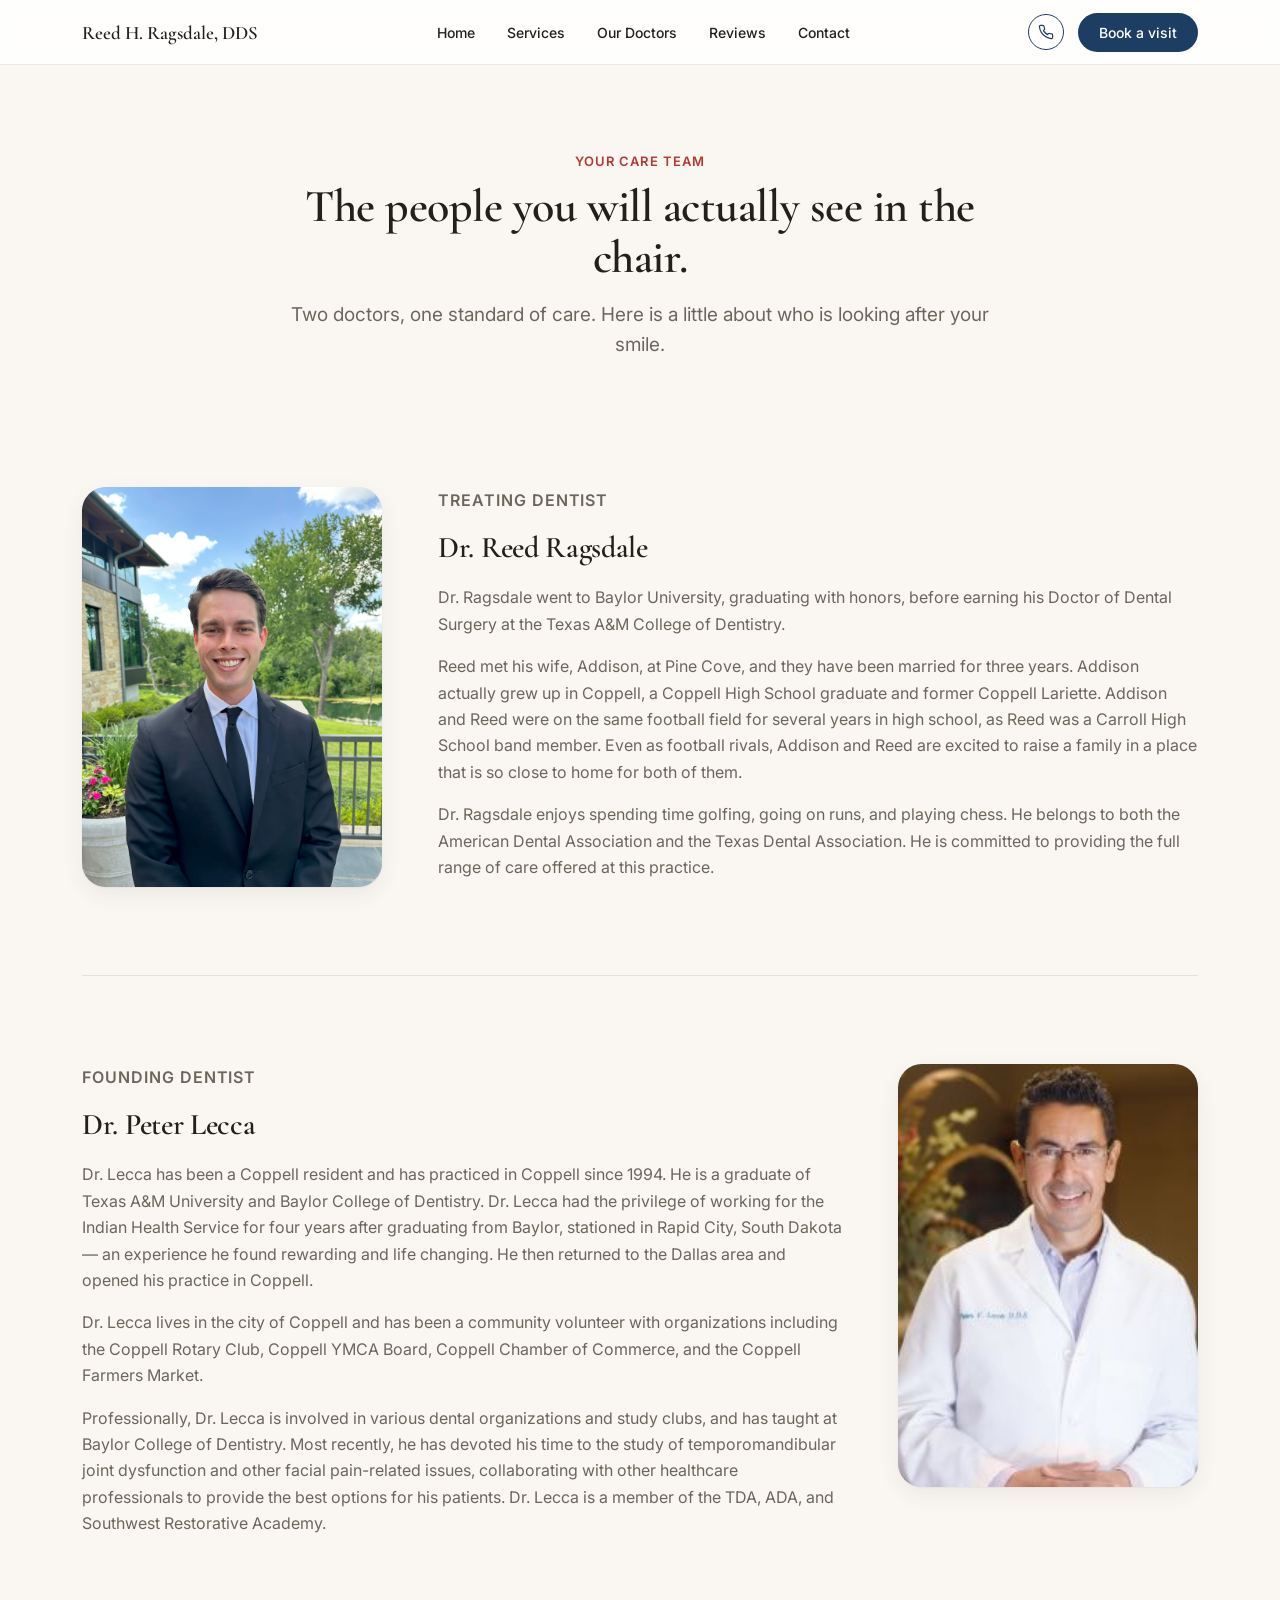
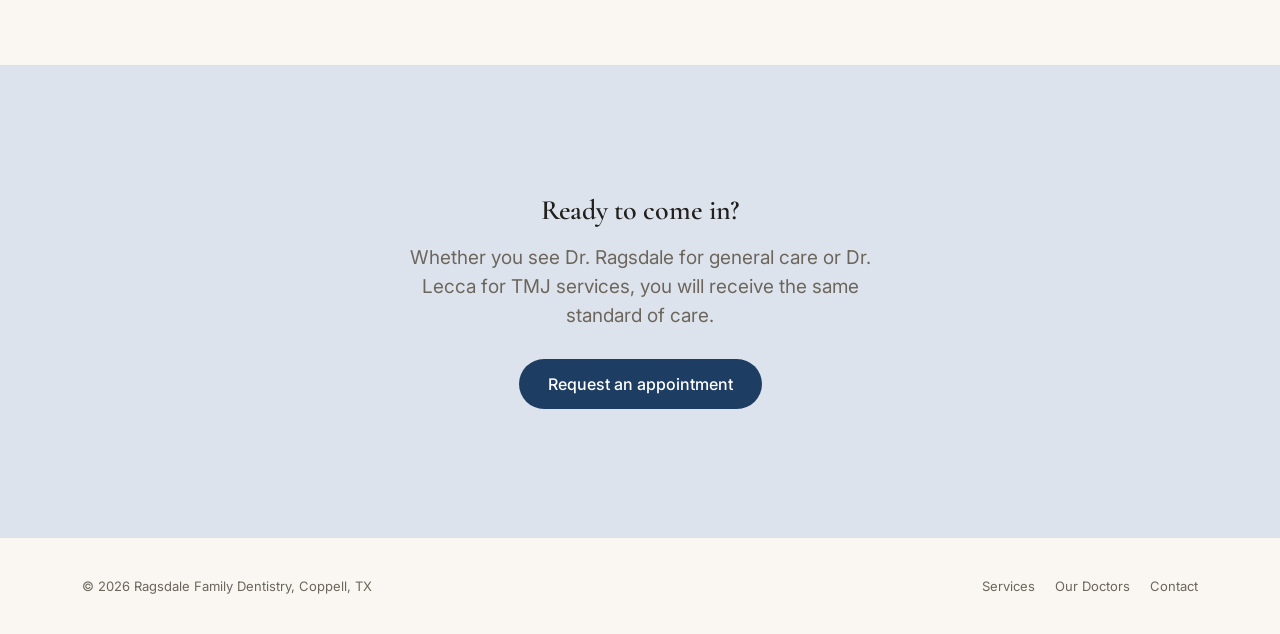
==== commit 6aecbb15: "Swap in a review naming Dr. Ragsdale, remove logo placeholder Replaced Paul K.'s review with Mark Br" ====
--- a/doctors.html
+++ b/doctors.html
@@ -15,7 +15,6 @@
 <header class="site-header">
   <nav class="wrap site-nav">
     <div class="brand">
-      <span class="logo-placeholder" title="Logo placeholder, swap in the real logo when ready">R</span>
       <a href="index.html" class="brand-name">Reed H. Ragsdale, DDS</a>
     </div>
     <button class="nav-toggle" onclick="toggleMobileNav()" aria-label="Toggle menu">☰</button>
--- a/styles.css
+++ b/styles.css
@@ -107,22 +107,6 @@
 .site-nav { display: flex; align-items: center; justify-content: space-between; min-height: 64px; }
 .brand { font-family: var(--font-heading); font-size: 19px; font-weight: 600; display: flex; align-items: center; gap: 12px; color: var(--color-text); text-decoration: none; }
 .brand-name { color: inherit; text-decoration: none; }
-.logo-placeholder {
-  display: flex; align-items: center; justify-content: center;
-  width: 36px; height: 36px; min-width: 36px;
-  border-radius: 50%;
-  border: 1px solid var(--color-mark);
-  position: relative;
-  background: var(--color-bg);
-  font-family: var(--font-heading); font-weight: 600; font-size: 16px;
-  color: var(--color-mark);
-}
-.logo-placeholder::before {
-  content: "";
-  position: absolute; inset: 3px;
-  border: 1px solid var(--color-mark);
-  border-radius: 50%;
-}
 .nav-actions { display: flex; align-items: center; gap: 14px; }
 .phone-link {
   display: flex; align-items: center; justify-content: center;
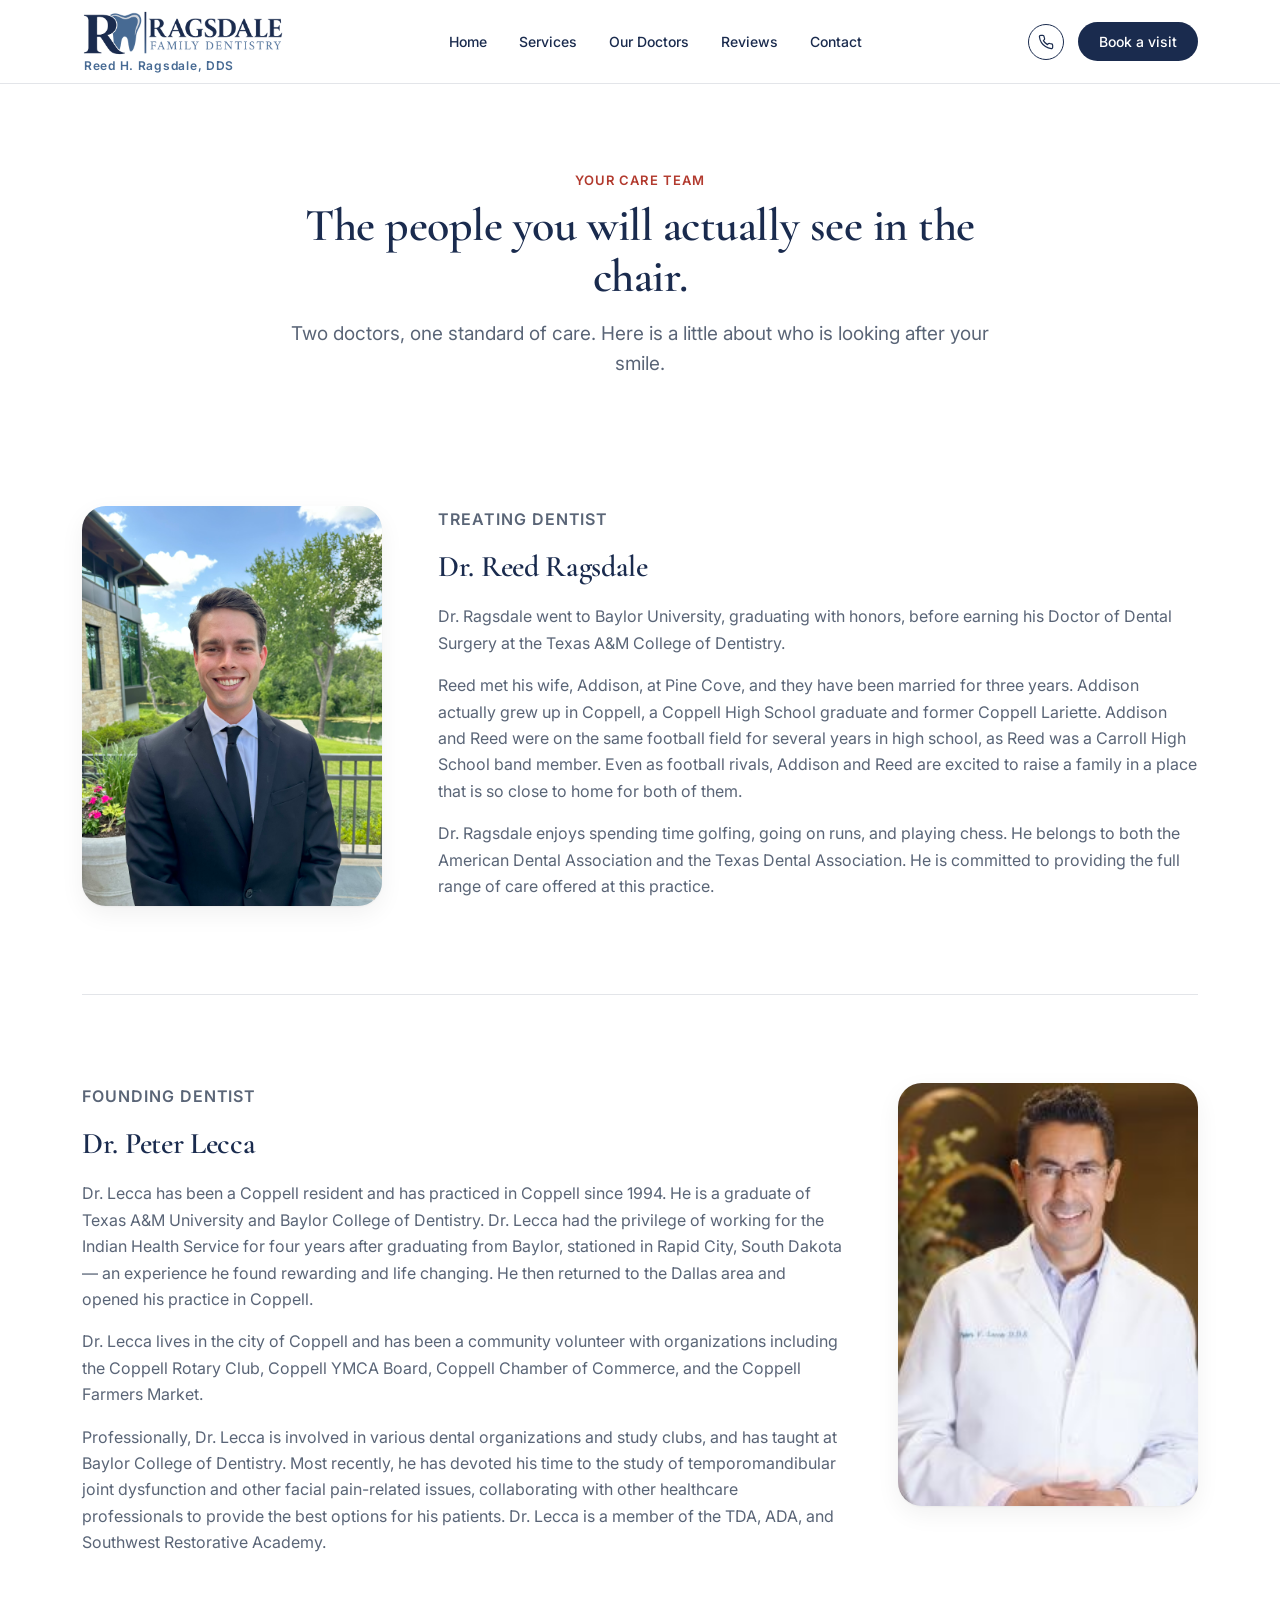
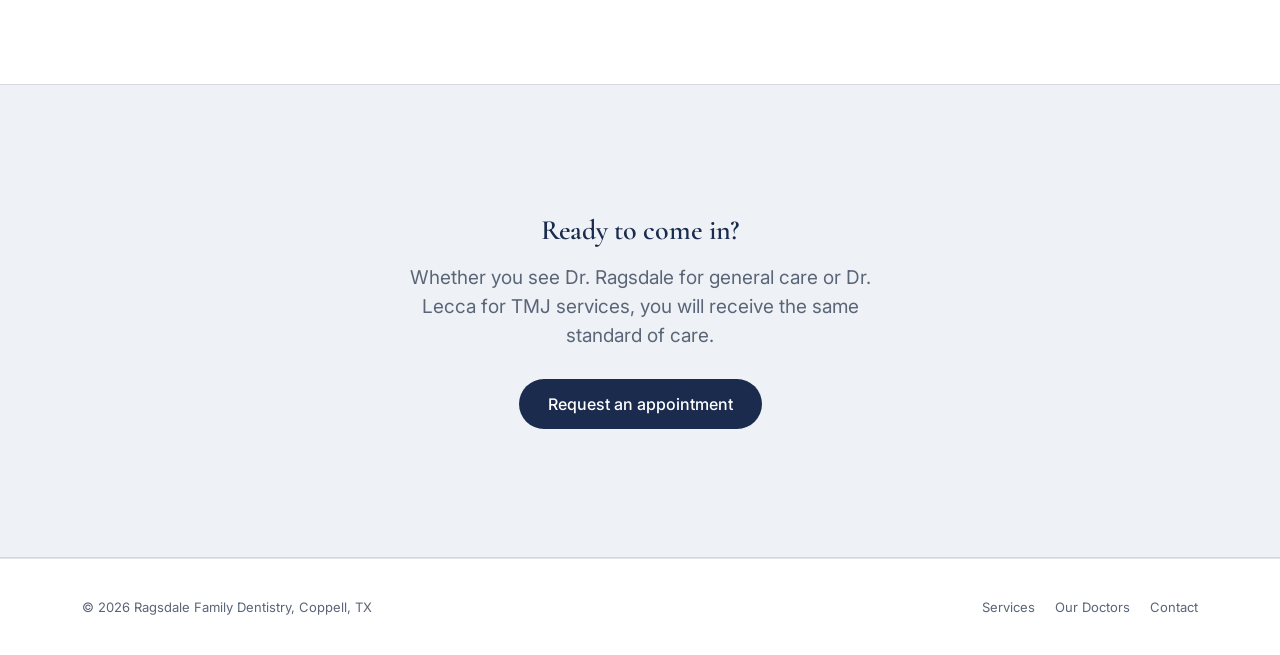
==== commit bbecbadb: "Add logo and name to header, fax number, logo brand colors, new reviews Co-Authored-By: Claude Opus " ====
--- a/doctors.html
+++ b/doctors.html
@@ -14,9 +14,10 @@
 
 <header class="site-header">
   <nav class="wrap site-nav">
-    <div class="brand">
-      <a href="index.html" class="brand-name">Reed H. Ragsdale, DDS</a>
-    </div>
+    <a href="index.html" class="brand" aria-label="Ragsdale Family Dentistry home">
+      <img src="uploads/ragsdale-logo.png" alt="Ragsdale Family Dentistry logo" class="brand-logo" width="600" height="137">
+      <span class="brand-name">Reed H. Ragsdale, DDS</span>
+    </a>
     <button class="nav-toggle" onclick="toggleMobileNav()" aria-label="Toggle menu">☰</button>
     <div class="nav-links">
       <a href="index.html" onclick="closeMobileNav()">Home</a>
--- a/styles.css
+++ b/styles.css
@@ -1,16 +1,19 @@
 @import url('https://fonts.googleapis.com/css2?family=Cormorant+Garamond:wght@400;600;700&family=Inter:wght@400;500;600&display=swap');
 
 :root {
-  --color-bg: #faf7f2;
-  --color-tint: #dce3ec;
+  --color-bg: #ffffff;
+  --color-tint: #eef1f5;
   --color-tint-2: #eeece9;
-  --color-text: #22201c;
-  --color-text-soft: #6c665c;
-  --color-accent: #1e3d63;
-  --color-accent-dark: #142a46;
+  --color-text: #1a2b4e;
+  --color-text-soft: #5a6577;
+  /* Brand colors from the logo: navy #1A2B4E, blue #476A93, light gray #D5D9DF */
+  --color-accent: #1a2b4e;
+  --color-accent-dark: #111d36;
+  --color-accent-2: #476a93;
+  --color-logo-gray: #d5d9df;
   --color-mark: #b23a2e;
   --color-mark-dark: #8f2e24;
-  --color-divider: rgba(34, 32, 28, 0.1);
+  --color-divider: rgba(26, 43, 78, 0.12);
   --font-heading: "Cormorant Garamond", Georgia, serif;
   --font-body: "Inter", -apple-system, BlinkMacSystemFont, "Segoe UI", sans-serif;
   --radius-sm: 8px;
@@ -61,7 +64,7 @@
 
 .section { padding: 128px 0; }
 .section-tight { padding: 88px 0; }
-.bg-tint { background: var(--color-tint); }
+.bg-tint { background: var(--color-tint); border-top: 1px solid var(--color-logo-gray); border-bottom: 1px solid var(--color-logo-gray); }
 .divider { border-top: 1px solid var(--color-divider); }
 
 /* Buttons */
@@ -94,7 +97,7 @@
   align-items: center;
   gap: 4px;
 }
-.link-arrow:hover { color: var(--color-accent-dark); }
+.link-arrow:hover { color: var(--color-accent-2); }
 
 /* Nav */
 .site-header {
@@ -105,8 +108,9 @@
   border-bottom: 1px solid var(--color-divider);
 }
 .site-nav { display: flex; align-items: center; justify-content: space-between; min-height: 64px; }
-.brand { font-family: var(--font-heading); font-size: 19px; font-weight: 600; display: flex; align-items: center; gap: 12px; color: var(--color-text); text-decoration: none; }
-.brand-name { color: inherit; text-decoration: none; }
+.brand { display: flex; flex-direction: column; align-items: flex-start; gap: 2px; padding: 10px 0; color: var(--color-text); text-decoration: none; }
+.brand-logo { height: 46px; width: auto; }
+.brand-name { font-family: var(--font-body); font-size: 12px; font-weight: 600; letter-spacing: 0.06em; color: var(--color-accent-2); padding-left: 2px; }
 .nav-actions { display: flex; align-items: center; gap: 14px; }
 .phone-link {
   display: flex; align-items: center; justify-content: center;
@@ -117,7 +121,7 @@
 .nav-toggle { display: none; background: none; border: none; font-size: 24px; line-height: 1; cursor: pointer; color: var(--color-text); padding: 4px 6px; }
 .nav-links { display: flex; gap: 32px; font-size: 14px; font-weight: 500; }
 .nav-links a { color: var(--color-text); text-decoration: none; }
-.nav-links a:hover { color: var(--color-accent); }
+.nav-links a:hover { color: var(--color-accent-2); }
 
 /* Hero */
 .hero { text-align: center; padding: 96px 0 0; }
@@ -188,7 +192,7 @@
 .site-footer .wrap { display: flex; justify-content: space-between; align-items: center; font-size: 13px; color: var(--color-text-soft); flex-wrap: wrap; gap: 12px; }
 .footer-links { display: flex; gap: 20px; }
 .footer-links a { color: var(--color-text-soft); text-decoration: none; }
-.footer-links a:hover { color: var(--color-accent); }
+.footer-links a:hover { color: var(--color-accent-2); }
 
 /* Tablet / iPad */
 @media (max-width: 1024px) {
@@ -230,7 +234,8 @@
 /* Small phones */
 @media (max-width: 560px) {
   .wrap { padding: 0 20px; }
-  .brand { font-size: 16px; gap: 8px; }
+  .brand-logo { height: 36px; }
+  .brand-name { font-size: 11px; }
   .hero-brand { font-size: 23px; }
   .hero h1 { font-size: 21px; }
 }
